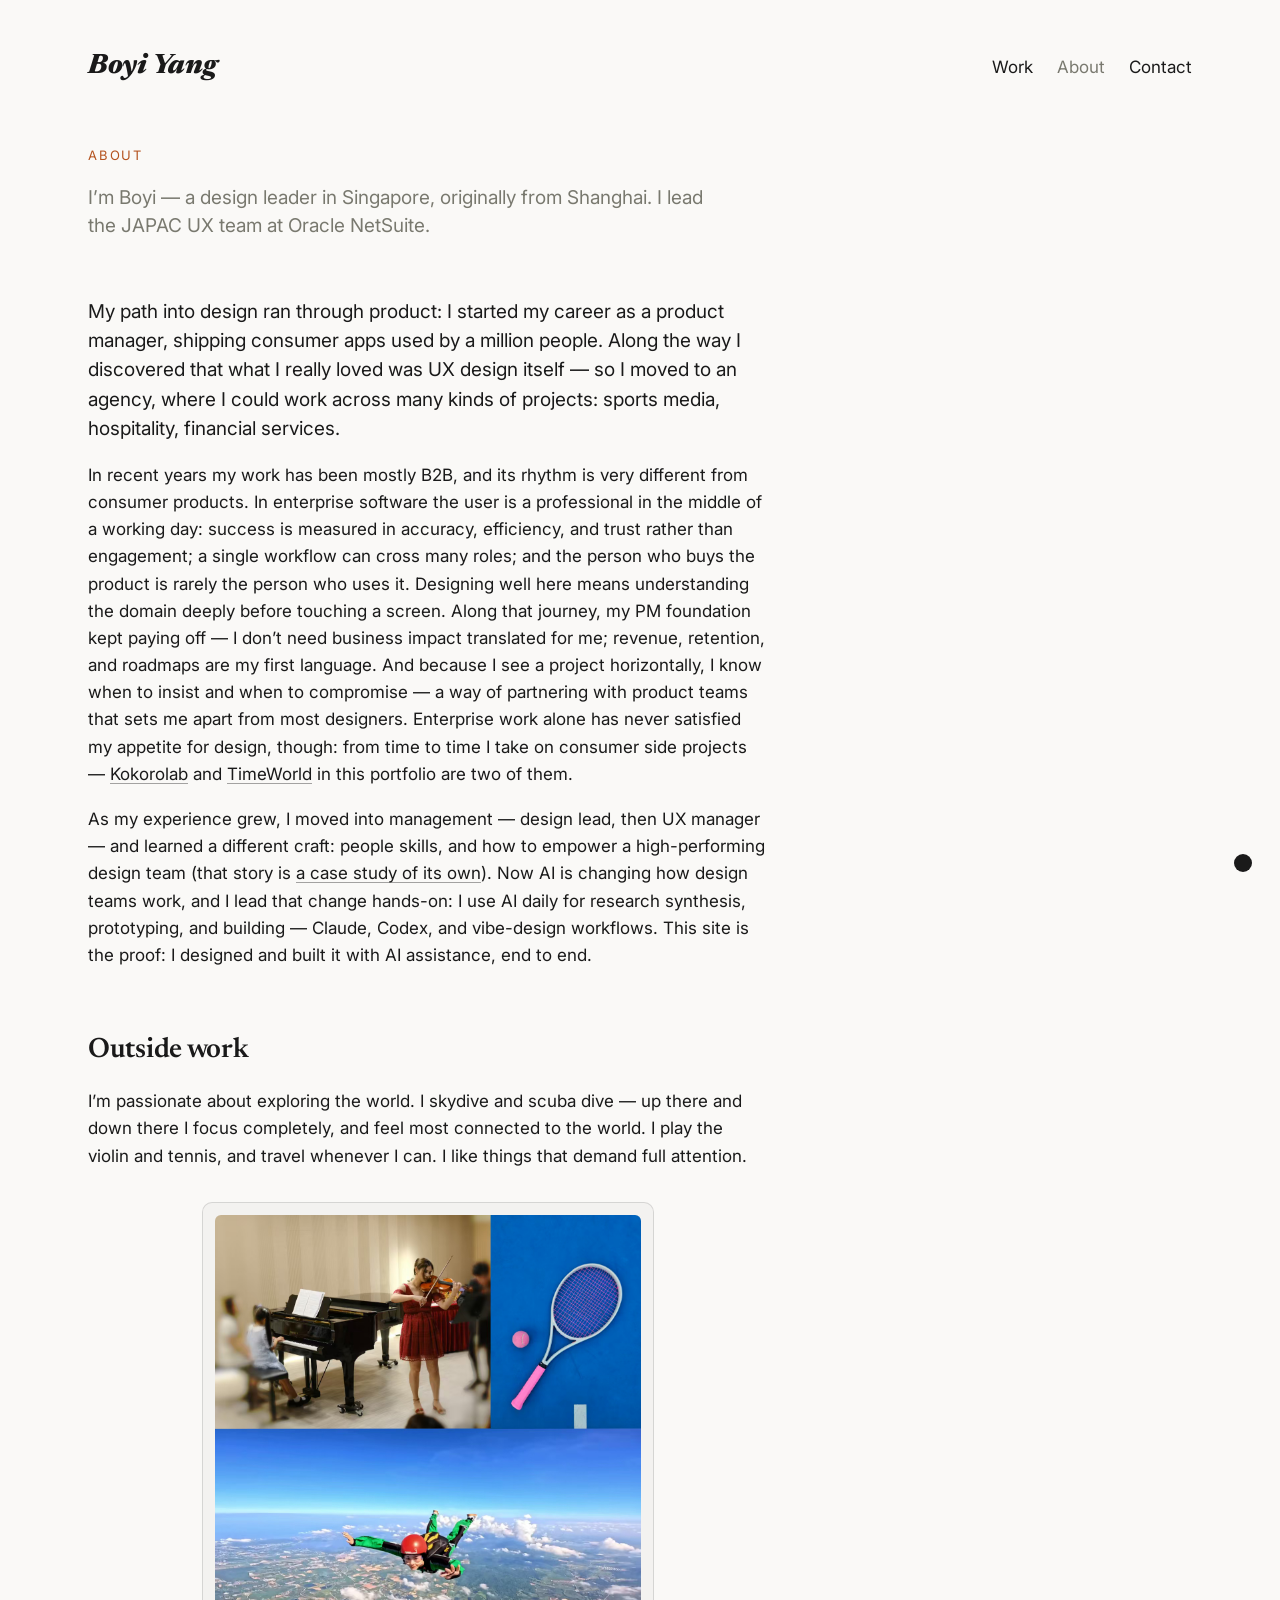
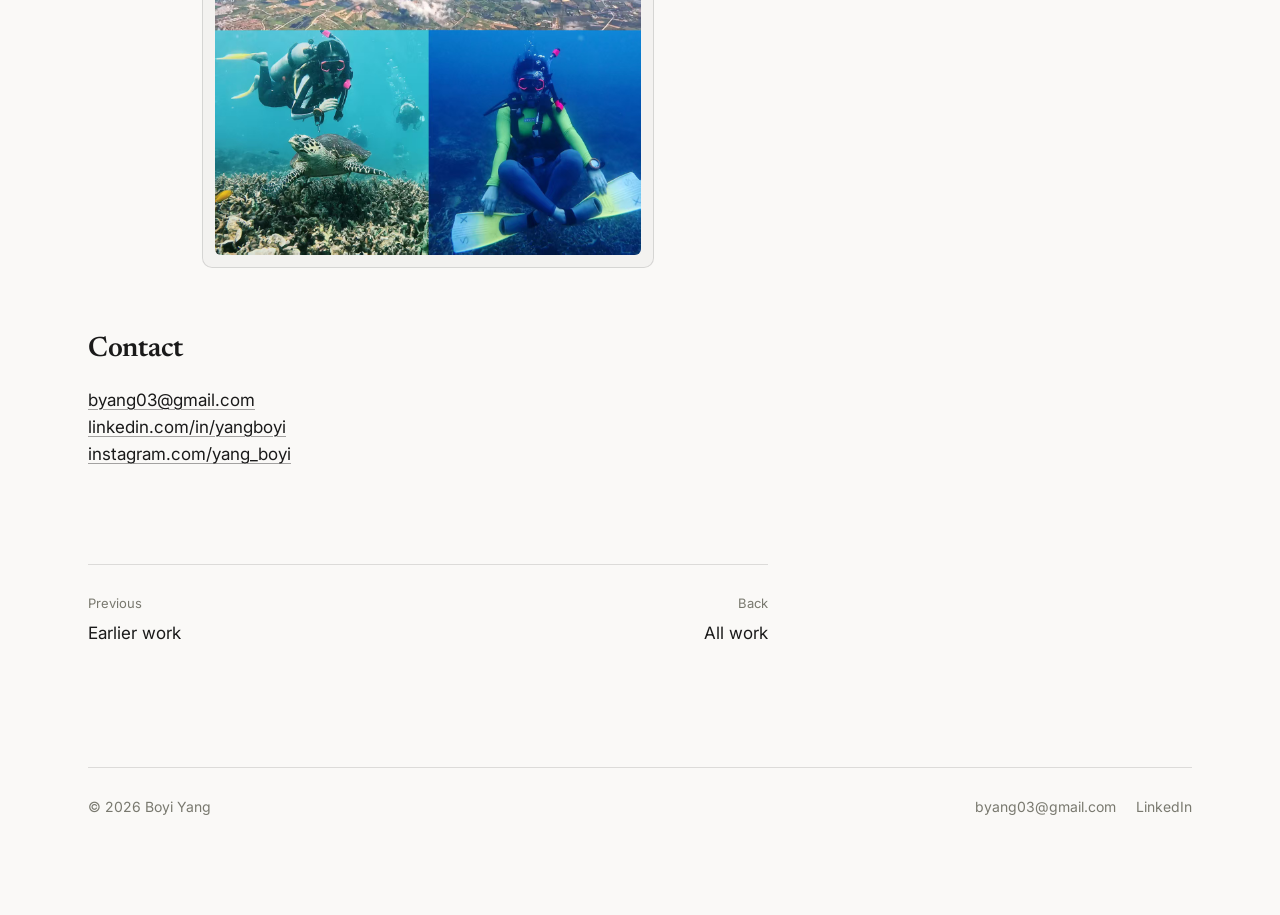
==== about.html @ 49f80185 "Build full portfolio site: 10 case studies, About, Earlier work Multi-page static site positioned as" ====
<!DOCTYPE html>
<html lang="en">
<head>
  <meta charset="UTF-8">
  <meta name="viewport" content="width=device-width, initial-scale=1.0">
  <title>About — Boyi Yang</title>
  <meta name="description" content="About Boyi Yang: product management → UX → design leadership — and how I use AI.">
  <link rel="preconnect" href="https://fonts.googleapis.com">
  <link rel="preconnect" href="https://fonts.gstatic.com" crossorigin>
  <link href="https://fonts.googleapis.com/css2?family=Newsreader:ital,opsz,wght@0,6..72,400..700;1,6..72,400..700&family=Inter:wght@400;500;600&display=swap" rel="stylesheet">
  <link rel="stylesheet" href="style.css">
  <script>
    (function () {
      const saved = localStorage.getItem('theme');
      if (saved) document.documentElement.dataset.theme = saved;
    })();
  </script>
</head>
<body>
  <main>
    <header class="site-header compact">
      <p class="logotype-small"><a href="index.html">Boyi Yang</a></p>
      <nav class="site-nav" aria-label="Site">
        <div class="nav-group">
          <a href="index.html#work">Work</a>
          <a href="about.html" aria-current="page">About</a>
          <a href="about.html#contact">Contact</a>
        </div>
      </nav>
    </header>

    <div class="case-head">
      <p class="eyebrow">About</p>
      <p class="sub">I&rsquo;m Boyi — a design leader in Singapore, originally from
      Shanghai. I lead the JAPAC UX team at Oracle NetSuite.</p>
    </div>

    <article class="prose">
      <p class="lead">My path into design ran through product: I started
      my career as a product manager, shipping consumer apps used by a
      million people. Along the way I discovered that what I really loved
      was UX design itself — so I moved to an agency, where I could work
      across many kinds of projects: sports media, hospitality, financial
      services.</p>

      <p>In recent years my work has been mostly B2B, and its rhythm is
      very different from consumer products. In enterprise software the
      user is a professional in the middle of a working day: success is
      measured in accuracy, efficiency, and trust rather than engagement;
      a single workflow can cross many roles; and the person who buys the
      product is rarely the person who uses it. Designing well here means
      understanding the domain deeply before touching a screen. Along that
      journey, my PM foundation kept paying off — I don&rsquo;t need business
      impact translated for me; revenue, retention, and roadmaps are my
      first language. And because I see a project horizontally, I know
      when to insist and when to compromise — a way of partnering with
      product teams that sets me apart from most designers. Enterprise
      work alone has never satisfied my appetite for design, though:
      from time to time I take on consumer side projects —
      <a href="case-kokorolab.html">Kokorolab</a> and
      <a href="case-timeworld.html">TimeWorld</a> in this portfolio are
      two of them.</p>

      <p>As my experience grew, I moved into management — design lead,
      then UX manager — and learned a different craft: people skills, and
      how to empower a high-performing design team (that story is
      <a href="case-team.html">a case study of its own</a>). Now AI is
      changing how design teams work, and I lead that change hands-on: I
      use AI daily for research synthesis, prototyping, and building —
      Claude, Codex, and vibe-design workflows. This site is the proof: I
      designed and built it with AI assistance, end to end.</p>

      <h2>Outside work</h2>
      <p>I&rsquo;m passionate about exploring the world. I skydive and scuba
      dive — up there and down there I focus completely, and feel most
      connected to the world. I play the violin and tennis, and travel
      whenever I can. I like things that demand full attention.</p>

      <div class="figure portrait zoom">
        <img src="media/Aboutme.jpg" alt="A collage of Boyi's life outside work: performing on the violin at a recital, a tennis racket on a court, skydiving high above the coastline, and scuba diving — once alongside a sea turtle over a coral reef.">
      </div>

      <h2 id="contact">Contact</h2>
      <p>
        <a href="mailto:byang03@gmail.com">byang03@gmail.com</a><br>
        <a href="https://www.linkedin.com/in/yangboyi/" target="_blank" rel="noopener">linkedin.com/in/yangboyi</a><br>
        <a href="https://www.instagram.com/yang_boyi" target="_blank" rel="noopener">instagram.com/yang_boyi</a>
      </p>
    </article>

    <nav class="case-nav" aria-label="Site">
      <a href="earlier-work.html"><span class="dir">Previous</span>Earlier work</a>
      <a class="next" href="index.html#work"><span class="dir">Back</span>All work</a>
    </nav>

    <footer class="site-footer">
      <p>© <span id="year"></span> Boyi Yang</p>
      <div class="foot-links">
        <a href="mailto:byang03@gmail.com">byang03@gmail.com</a>
        <a href="https://www.linkedin.com/in/yangboyi/" target="_blank" rel="noopener">LinkedIn</a>
      </div>
    </footer>
  </main>

  <button class="theme-toggle" aria-label="Toggle dark mode" title="Toggle theme"></button>
  <script src="script.js"></script>
</body>
</html>
---- style.css ----
/* ---------- Theme tokens ---------- */
:root {
  --bg: #faf9f7;
  --fg: #1a1a1a;
  --fg-muted: #79796f;
  --rule: rgba(0, 0, 0, 0.35);
  --rule-faint: rgba(0, 0, 0, 0.12);
  --card: rgba(0, 0, 0, 0.028);
  --accent: #b4531f;
  --font-display: "Newsreader", "Georgia", serif;
  --font-body: "Inter", -apple-system, "Helvetica Neue", sans-serif;
}

@media (prefers-color-scheme: dark) {
  :root {
    --bg: #0d0d0f;
    --fg: #f2f2f0;
    --fg-muted: #8c8c94;
    --rule: rgba(255, 255, 255, 0.45);
    --rule-faint: rgba(255, 255, 255, 0.14);
    --card: rgba(255, 255, 255, 0.045);
    --accent: #e08a55;
  }
}

:root[data-theme="light"] {
  --bg: #faf9f7;
  --fg: #1a1a1a;
  --fg-muted: #79796f;
  --rule: rgba(0, 0, 0, 0.35);
  --rule-faint: rgba(0, 0, 0, 0.12);
  --card: rgba(0, 0, 0, 0.028);
  --accent: #b4531f;
}

:root[data-theme="dark"] {
  --bg: #0d0d0f;
  --fg: #f2f2f0;
  --fg-muted: #8c8c94;
  --rule: rgba(255, 255, 255, 0.45);
  --rule-faint: rgba(255, 255, 255, 0.14);
  --card: rgba(255, 255, 255, 0.045);
  --accent: #e08a55;
}

/* ---------- Base ---------- */
* { margin: 0; padding: 0; box-sizing: border-box; }

html { scroll-behavior: smooth; }

body {
  background: var(--bg);
  color: var(--fg);
  font-family: var(--font-body);
  font-size: 17px;
  line-height: 1.6;
  transition: background 0.35s ease, color 0.35s ease;
  -webkit-font-smoothing: antialiased;
}

main {
  max-width: 1200px;
  margin: 0 auto;
  padding: 44px 48px 96px;
}

a {
  color: inherit;
  text-decoration: underline;
  text-decoration-color: var(--rule);
  text-underline-offset: 3px;
  text-decoration-thickness: 1px;
  transition: text-decoration-color 0.2s ease, color 0.2s ease;
}

a:hover { text-decoration-color: currentColor; }

::selection { background: var(--accent); color: var(--bg); }

/* ---------- Header ---------- */
.site-header {
  display: flex;
  justify-content: space-between;
  align-items: flex-start;
  margin-bottom: 72px;
}

.logotype {
  font-family: var(--font-display);
  font-weight: 800;
  font-style: italic;
  font-size: clamp(48px, 8vw, 96px);
  line-height: 1;
  letter-spacing: -0.02em;
}

.logotype a, .logotype-small a { text-decoration: none; }

/* compact header for inner pages */
.site-header.compact { margin-bottom: 56px; align-items: baseline; }

.logotype-small {
  font-family: var(--font-display);
  font-weight: 800;
  font-style: italic;
  font-size: 28px;
  letter-spacing: -0.01em;
}

.site-nav {
  display: flex;
  flex-direction: column;
  gap: 28px;
  text-align: right;
  padding-top: 10px;
  flex-shrink: 0;
}

.site-header.compact .site-nav { flex-direction: row; gap: 24px; padding-top: 0; }

.site-nav .nav-group {
  display: flex;
  flex-direction: column;
  gap: 4px;
}

.site-header.compact .site-nav .nav-group { flex-direction: row; gap: 24px; }

.site-nav a { text-decoration: none; }
.site-nav a:hover { text-decoration: underline; text-underline-offset: 3px; }
.site-nav a[aria-current="page"] { color: var(--fg-muted); }

/* ---------- Home: hero ---------- */
.hero { max-width: 720px; margin-bottom: 40px; }

.hero-kicker {
  color: var(--fg-muted);
  margin-bottom: 20px;
  font-size: 15px;
}

.hero h2 {
  font-family: var(--font-display);
  font-weight: 500;
  font-size: clamp(28px, 4.2vw, 44px);
  line-height: 1.18;
  letter-spacing: -0.015em;
  margin-bottom: 24px;
}

.hero p { max-width: 620px; color: var(--fg); }

/* ---------- Proof strip ---------- */
.proof {
  display: flex;
  flex-wrap: wrap;
  gap: 8px 0;
  margin: 40px 0 88px;
  padding: 14px 0;
  border-top: 1px solid var(--rule-faint);
  border-bottom: 1px solid var(--rule-faint);
  color: var(--fg-muted);
  font-size: 14.5px;
}

.proof span { white-space: nowrap; }

.proof span + span::before {
  content: "\00B7";
  margin: 0 12px;
  color: var(--rule);
}

/* ---------- Case cards ---------- */
.cases {
  display: flex;
  flex-direction: column;
  gap: 0;
  max-width: 760px;
}

.section-label {
  font-size: 13px;
  letter-spacing: 0.14em;
  text-transform: uppercase;
  color: var(--fg-muted);
  margin-bottom: 28px;
}

.case-card {
  display: grid;
  grid-template-columns: 1fr 224px;
  gap: 40px;
  align-items: center;
  padding: 36px 0 40px;
  border-top: 1px solid var(--rule-faint);
  text-decoration: none;
}

.case-card .card-thumb {
  width: 100%;
  height: 172px;
  object-fit: cover;
  object-position: center top;
  border-radius: 8px;
  border: 1px solid var(--rule-faint);
  background: var(--card);
}

/* Video thumbs: zoom in slightly to hide edges baked into the recording.
   White background so load/loop gaps flash white (matching the recording), not card-dark. */
.case-card .thumb-video { display: block; overflow: hidden; background: #fff; }

.case-card .thumb-video video {
  display: block;
  width: 108%;
  height: 108%;
  margin: -2% 0 0 -4%;
  object-fit: cover;
  pointer-events: none; /* clicks fall through to the card link */
}

.case-card:last-of-type { border-bottom: 1px solid var(--rule-faint); }

.case-card .num {
  font-family: var(--font-display);
  font-style: italic;
  font-weight: 600;
  color: var(--accent);
  font-size: 15px;
  display: block;
  margin-bottom: 12px;
}

.case-card h3 {
  font-family: var(--font-display);
  font-weight: 600;
  font-size: clamp(24px, 3vw, 32px);
  line-height: 1.2;
  letter-spacing: -0.01em;
  margin-bottom: 12px;
  transition: color 0.2s ease;
}

.case-card:hover h3 { color: var(--accent); }

.case-card p { max-width: 640px; margin-bottom: 14px; }

/* Tag pills — controlled vocabulary across the site */
.tags { display: flex; flex-wrap: wrap; gap: 8px; }

.tags span {
  font-size: 12.5px;
  color: var(--fg-muted);
  border: 1px solid var(--rule-faint);
  border-radius: 999px;
  padding: 3px 11px;
  white-space: nowrap;
}

.case-card .tags { margin-top: 2px; }
.case-head .tags { margin-top: 20px; }

/* ---------- More link rows (home) ---------- */
.more {
  max-width: 760px;
  margin-top: 72px;
}

.more .row {
  display: flex;
  justify-content: space-between;
  align-items: baseline;
  gap: 24px;
  padding: 20px 0;
  border-top: 1px solid var(--rule-faint);
}

.more .row:last-child { border-bottom: 1px solid var(--rule-faint); }

.more .row h3 { font-size: 17px; font-weight: 600; }
.more .row p { color: var(--fg-muted); font-size: 15px; text-align: right; }

/* ---------- Case study pages ---------- */
.case-head { max-width: 720px; margin-bottom: 56px; }

.eyebrow {
  font-size: 13px;
  letter-spacing: 0.14em;
  text-transform: uppercase;
  color: var(--accent);
  margin-bottom: 18px;
}

.case-head h1 {
  font-family: var(--font-display);
  font-weight: 600;
  font-size: clamp(34px, 5vw, 54px);
  line-height: 1.12;
  letter-spacing: -0.015em;
  margin-bottom: 16px;
}

.case-head .sub {
  font-size: 19px;
  color: var(--fg-muted);
  line-height: 1.5;
  max-width: 640px;
}

.nda-note {
  font-size: 13.5px;
  color: var(--fg-muted);
  margin-top: 20px;
  font-style: italic;
}

/* TL;DR block */
.tldr {
  max-width: 720px;
  background: var(--card);
  border-left: 3px solid var(--accent);
  padding: 24px 28px;
  margin-bottom: 72px;
  border-radius: 0 8px 8px 0;
}

.tldr dl {
  display: grid;
  grid-template-columns: 92px 1fr;
  gap: 10px 20px;
  font-size: 15.5px;
}

.tldr dt {
  color: var(--fg-muted);
  font-size: 13px;
  letter-spacing: 0.08em;
  text-transform: uppercase;
  padding-top: 2px;
}

.tldr dd { margin: 0; }

/* Prose */
.prose { max-width: 680px; }

.prose h2 {
  font-family: var(--font-display);
  font-weight: 600;
  font-size: 28px;
  line-height: 1.25;
  letter-spacing: -0.01em;
  margin: 64px 0 20px;
}

.prose .sec-label {
  font-size: 13px;
  letter-spacing: 0.14em;
  text-transform: uppercase;
  color: var(--accent);
  margin: 64px 0 10px;
}

.prose .sec-label + h2 { margin-top: 0; }

.prose h3 {
  font-size: 17px;
  font-weight: 600;
  margin: 36px 0 12px;
}

.prose p { margin-bottom: 18px; }

.prose ul, .prose ol { margin: 0 0 18px 22px; }
.prose li { margin-bottom: 10px; }
.prose li::marker { color: var(--accent); }

.prose strong { font-weight: 600; }

.prose .lead {
  font-size: 19px;
  line-height: 1.55;
}

/* Figures (diagrams, boards) */
.figure {
  margin: 32px 0;
  padding: 12px;
  border: 1px solid var(--rule-faint);
  border-radius: 10px;
  background: var(--card);
  overflow-x: auto;
}

.figure .figcap { padding: 0 8px 4px; }

.figure svg { display: block; min-width: 860px; width: 100%; height: auto; }

.figure img {
  display: block;
  min-width: 860px;
  width: 100%;
  height: auto;
  border-radius: 6px;
}

.figure video {
  display: block;
  width: 100%;
  height: auto;
  border-radius: 6px;
  background: #000;
  pointer-events: none; /* behaves like a live photo: no click, no scrub, no fullscreen */
}

/* Zoomable figures: cropped preview, click to open full size */
.figure.zoom img {
  min-width: 0;
  max-height: 520px;
  object-fit: cover;
  object-position: top;
  cursor: zoom-in;
}

/* Portrait figures: show the whole image, no crop, centered */
.figure.portrait {
  width: fit-content;
  max-width: 100%;
  margin-inline: auto;
}

.figure.portrait img {
  min-width: 0;
  width: auto;
  max-width: 100%;
  max-height: 640px;
  object-fit: contain;
  margin: 0 auto;
}

/* Lightbox overlay */
.lightbox {
  position: fixed;
  inset: 0;
  z-index: 100;
  background: rgba(12, 11, 10, 0.92);
  overflow: auto;
  padding: 40px 24px;
  cursor: zoom-out;
}

.lightbox img {
  display: block;
  margin: 0 auto;
  max-width: min(1280px, 100%);
  width: 100%;
  height: auto;
  border-radius: 8px;
}

.figcap {
  font-size: 13.5px;
  color: var(--fg-muted);
  margin-top: 14px;
}

/* Pull quote */
.pullquote {
  margin: 40px 0;
  padding-left: 24px;
  border-left: 2px solid var(--accent);
}

.pullquote p {
  font-family: var(--font-display);
  font-size: 21px;
  line-height: 1.45;
  font-weight: 450;
  margin-bottom: 8px;
}

.pullquote cite {
  font-style: normal;
  font-size: 14px;
  color: var(--fg-muted);
}

/* Outcome list */
.outcomes { margin: 24px 0; }
.outcomes li { margin-bottom: 12px; }

/* Numbered steps */
.steps { counter-reset: step; list-style: none; margin-left: 0 !important; }

.steps > li {
  counter-increment: step;
  position: relative;
  padding-left: 44px;
  margin-bottom: 22px;
}

.steps > li::before {
  content: counter(step);
  position: absolute;
  left: 0;
  top: 1px;
  font-family: var(--font-display);
  font-style: italic;
  font-weight: 600;
  font-size: 19px;
  color: var(--accent);
}

/* Case prev/next nav */
.case-nav {
  max-width: 680px;
  margin-top: 96px;
  padding-top: 28px;
  border-top: 1px solid var(--rule-faint);
  display: flex;
  justify-content: space-between;
  gap: 24px;
}

.case-nav a { text-decoration: none; }
.case-nav a:hover { color: var(--accent); }
.case-nav .dir { display: block; font-size: 13px; color: var(--fg-muted); margin-bottom: 6px; }
.case-nav .next { text-align: right; }

/* ---------- Earlier work ---------- */
.earlier-list { max-width: 720px; }

.earlier-list .item {
  padding: 28px 0;
  border-top: 1px solid var(--rule-faint);
}

.earlier-list .item:last-child { border-bottom: 1px solid var(--rule-faint); }

.earlier-list h3 { font-size: 18px; font-weight: 600; margin-bottom: 8px; }
.earlier-list h3 .metric { color: var(--accent); font-weight: 600; }
.earlier-list p { color: var(--fg); max-width: 620px; }
.earlier-list .meta { color: var(--fg-muted); font-size: 14px; margin-top: 8px; }

/* ---------- About ---------- */
.principles { list-style: none; margin: 0 0 18px 0 !important; }

.principles li {
  padding: 18px 0;
  border-top: 1px solid var(--rule-faint);
  margin-bottom: 0;
}

.principles li:last-child { border-bottom: 1px solid var(--rule-faint); }

.principles .p-title {
  font-family: var(--font-display);
  font-weight: 600;
  font-size: 19px;
  display: block;
  margin-bottom: 6px;
}

/* ---------- Footer ---------- */
.site-footer {
  margin-top: 120px;
  padding-top: 28px;
  border-top: 1px solid var(--rule-faint);
  display: flex;
  justify-content: space-between;
  align-items: baseline;
  gap: 24px;
  color: var(--fg-muted);
  font-size: 14px;
}

.site-footer .foot-links { display: flex; gap: 20px; }
.site-footer a { text-decoration: none; }
.site-footer a:hover { text-decoration: underline; }

/* ---------- Theme toggle ---------- */
.theme-toggle {
  position: fixed;
  right: 28px;
  bottom: 28px;
  width: 18px;
  height: 18px;
  border-radius: 50%;
  border: none;
  background: var(--fg);
  cursor: pointer;
  transition: transform 0.2s ease, background 0.35s ease;
}

.theme-toggle:hover { transform: scale(1.25); }

/* ---------- Mobile ---------- */
@media (max-width: 720px) {
  main { padding: 28px 22px 80px; }

  .site-header {
    flex-direction: column;
    gap: 28px;
    margin-bottom: 48px;
  }

  .site-header.compact { gap: 16px; margin-bottom: 40px; }

  .site-nav {
    flex-direction: row;
    gap: 20px;
    text-align: left;
    padding-top: 0;
  }

  .site-nav .nav-group { flex-direction: row; gap: 16px; flex-wrap: wrap; }

  .proof { margin: 32px 0 64px; }
  .proof span + span::before { margin: 0 8px; }

  .tldr dl { grid-template-columns: 1fr; gap: 2px; }
  .tldr dt { margin-top: 12px; }
  .tldr dt:first-child { margin-top: 0; }

  .case-card { grid-template-columns: 1fr; gap: 18px; }
  .case-card .card-thumb { height: 190px; object-position: center top; }

  .more .row { flex-direction: column; gap: 4px; }
  .more .row p { text-align: left; }

  .site-footer { flex-direction: column; gap: 12px; }
}
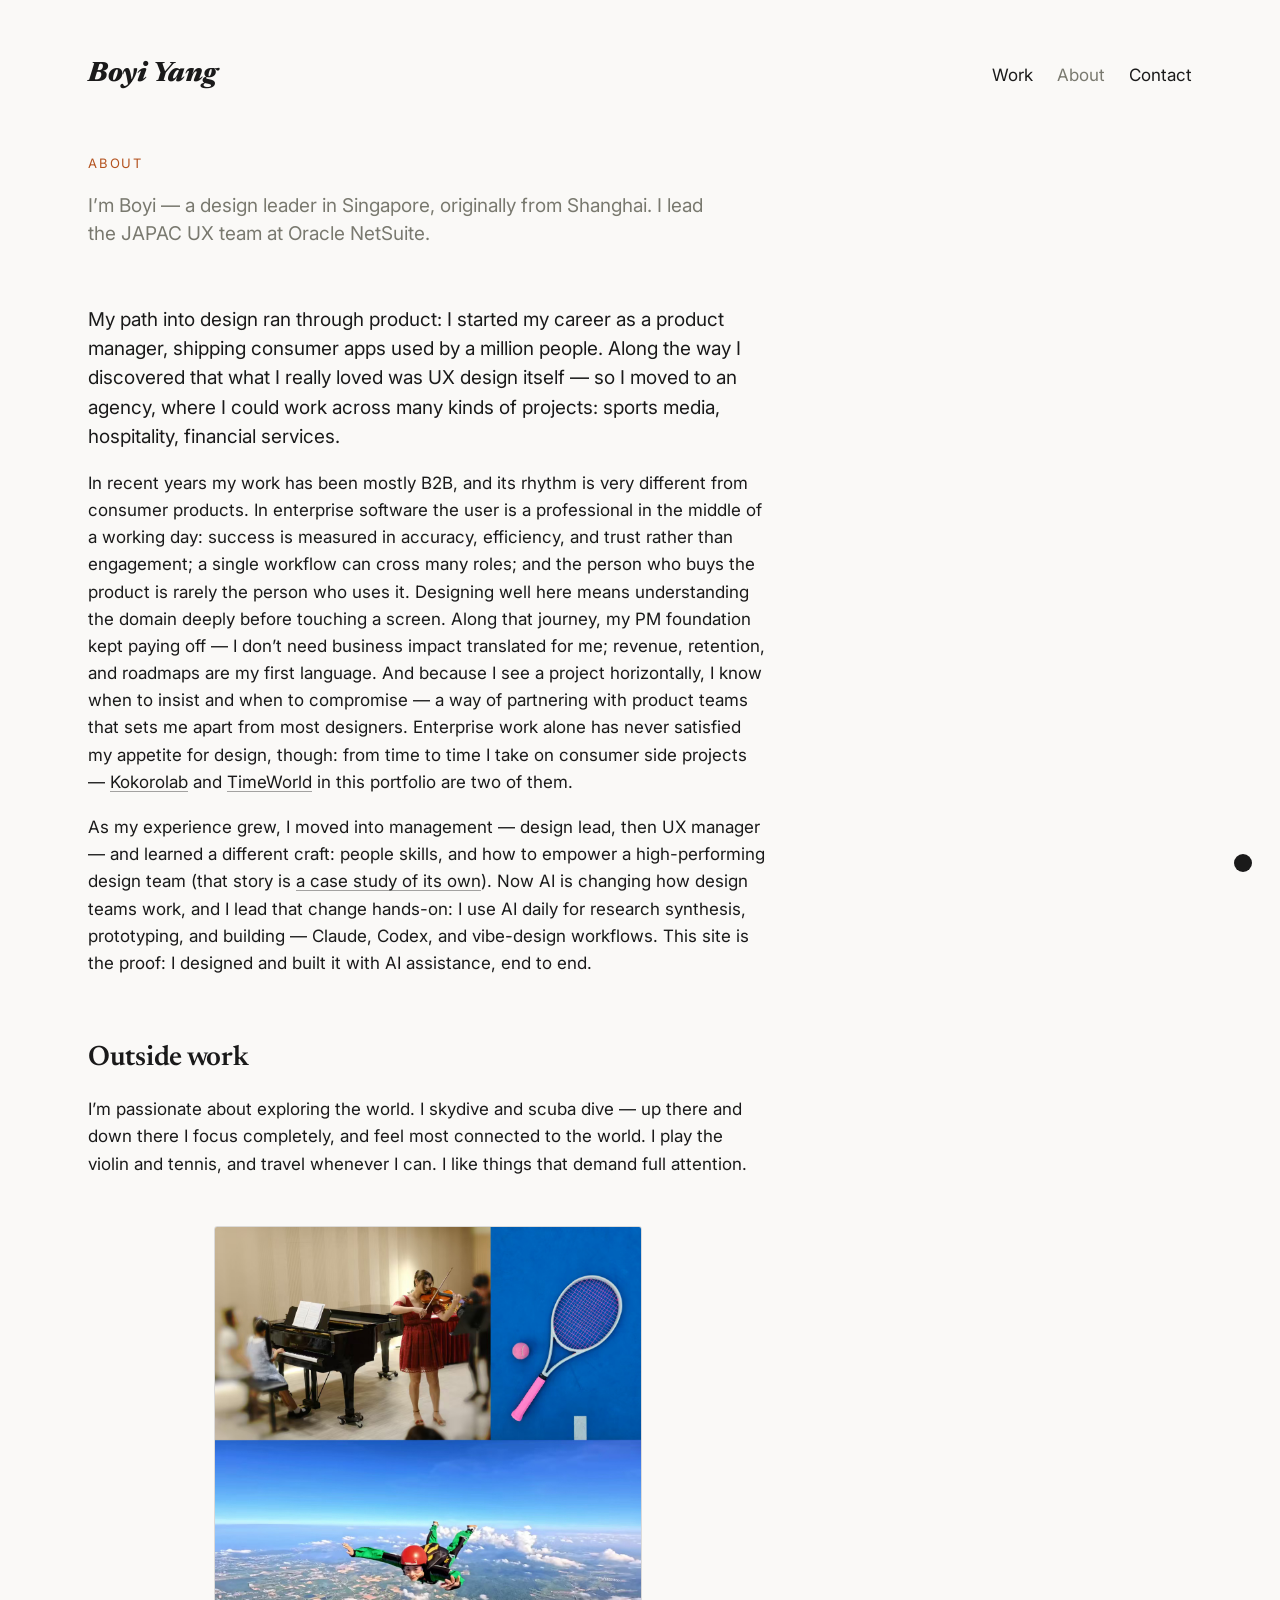
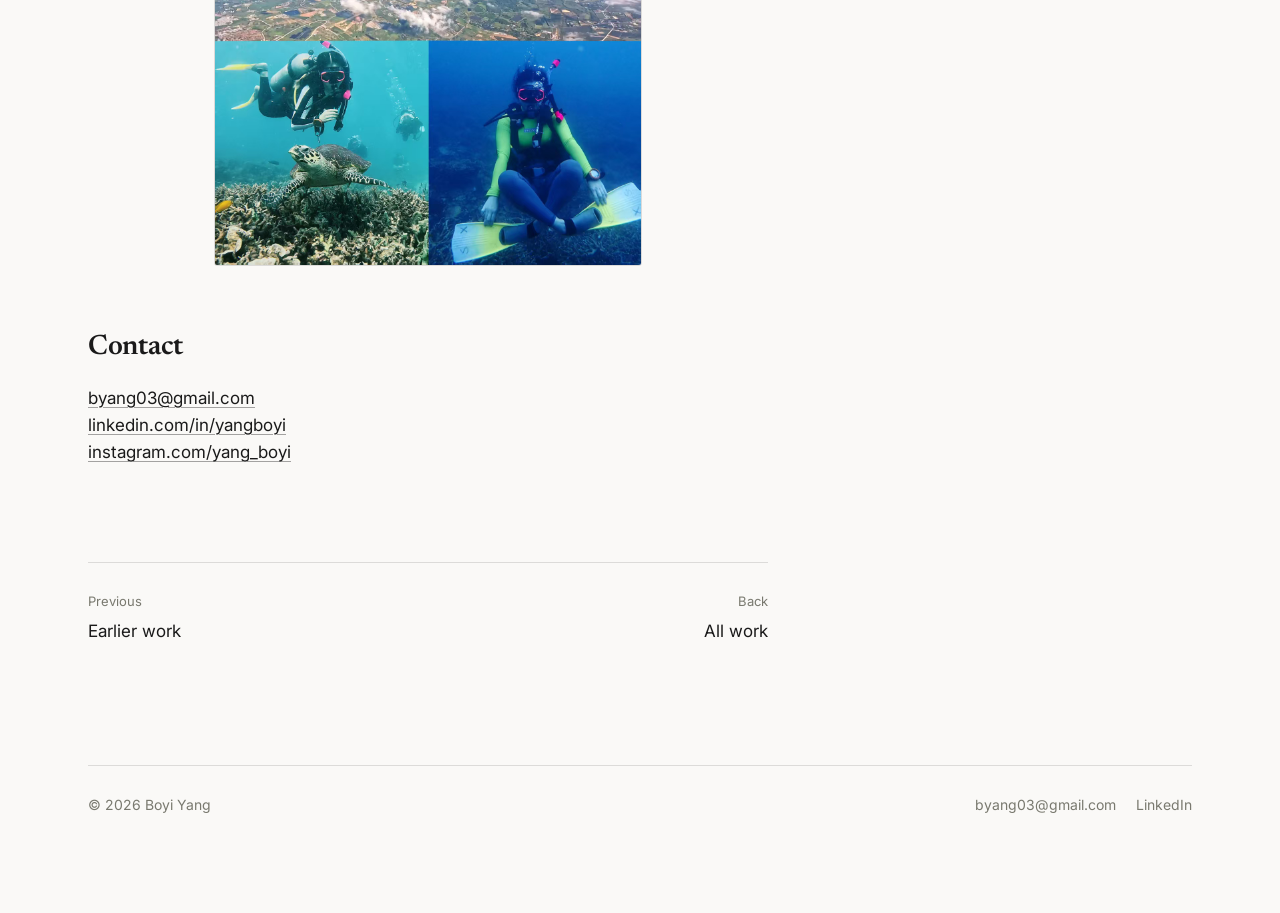
==== commit 4162a0d3: "Japan & BPI case studies: rewrites, charts, new thumbnails; craft + a11y polish - Japan Invoice Summ" ====
--- a/about.html
+++ b/about.html
@@ -8,7 +8,7 @@
   <link rel="preconnect" href="https://fonts.googleapis.com">
   <link rel="preconnect" href="https://fonts.gstatic.com" crossorigin>
   <link href="https://fonts.googleapis.com/css2?family=Newsreader:ital,opsz,wght@0,6..72,400..700;1,6..72,400..700&family=Inter:wght@400;500;600&display=swap" rel="stylesheet">
-  <link rel="stylesheet" href="style.css">
+  <link rel="stylesheet" href="style.css?v=20260930k">
   <script>
     (function () {
       const saved = localStorage.getItem('theme');
@@ -103,6 +103,6 @@
   </main>
 
   <button class="theme-toggle" aria-label="Toggle dark mode" title="Toggle theme"></button>
-  <script src="script.js"></script>
+  <script src="script.js?v=20260930k"></script>
 </body>
 </html>
--- a/style.css
+++ b/style.css
@@ -7,6 +7,7 @@
   --rule-faint: rgba(0, 0, 0, 0.12);
   --card: rgba(0, 0, 0, 0.028);
   --accent: #b4531f;
+  --on-accent: #ffffff; /* white on #b4531f = 5.82:1, passes AA */
   --font-display: "Newsreader", "Georgia", serif;
   --font-body: "Inter", -apple-system, "Helvetica Neue", sans-serif;
 }
@@ -20,6 +21,7 @@
     --rule-faint: rgba(255, 255, 255, 0.14);
     --card: rgba(255, 255, 255, 0.045);
     --accent: #e08a55;
+    --on-accent: #141414;
   }
 }
 
@@ -31,9 +33,11 @@
   --rule-faint: rgba(0, 0, 0, 0.12);
   --card: rgba(0, 0, 0, 0.028);
   --accent: #b4531f;
+  --on-accent: #ffffff;
 }
 
 :root[data-theme="dark"] {
+  --on-accent: #141414;
   --bg: #0d0d0f;
   --fg: #f2f2f0;
   --fg-muted: #8c8c94;
@@ -61,7 +65,7 @@
 main {
   max-width: 1200px;
   margin: 0 auto;
-  padding: 44px 48px 96px;
+  padding: 52px 48px 96px;
 }
 
 a {
@@ -82,14 +86,14 @@
   display: flex;
   justify-content: space-between;
   align-items: flex-start;
-  margin-bottom: 72px;
+  margin-bottom: 44px;
 }
 
 .logotype {
   font-family: var(--font-display);
   font-weight: 800;
   font-style: italic;
-  font-size: clamp(48px, 8vw, 96px);
+  font-size: clamp(40px, 6vw, 60px);
   line-height: 1;
   letter-spacing: -0.02em;
 }
@@ -131,34 +135,40 @@
 .site-nav a[aria-current="page"] { color: var(--fg-muted); }
 
 /* ---------- Home: hero ---------- */
-.hero { max-width: 720px; margin-bottom: 40px; }
+.hero { max-width: 760px; margin-bottom: 64px; }
+
+.hero-lead {
+  font-family: var(--font-display);
+  font-size: clamp(21px, 2.1vw, 26px);
+  line-height: 1.5;
+  color: var(--fg);
+}
 
 .hero-kicker {
   color: var(--fg-muted);
-  margin-bottom: 20px;
+  margin-bottom: 12px;
   font-size: 15px;
 }
 
 .hero h2 {
   font-family: var(--font-display);
   font-weight: 500;
-  font-size: clamp(28px, 4.2vw, 44px);
+  font-size: clamp(26px, 3.6vw, 38px);
   line-height: 1.18;
   letter-spacing: -0.015em;
-  margin-bottom: 24px;
-}
-
-.hero p { max-width: 620px; color: var(--fg); }
+  margin-bottom: 14px;
+}
+
+.hero p { max-width: 700px; color: var(--fg); }
 
 /* ---------- Proof strip ---------- */
 .proof {
   display: flex;
   flex-wrap: wrap;
   gap: 8px 0;
-  margin: 40px 0 88px;
-  padding: 14px 0;
+  margin: 20px 0 44px;
+  padding: 12px 0;
   border-top: 1px solid var(--rule-faint);
-  border-bottom: 1px solid var(--rule-faint);
   color: var(--fg-muted);
   font-size: 14.5px;
 }
@@ -176,7 +186,7 @@
   display: flex;
   flex-direction: column;
   gap: 0;
-  max-width: 760px;
+  max-width: 1080px;
 }
 
 .section-label {
@@ -184,22 +194,22 @@
   letter-spacing: 0.14em;
   text-transform: uppercase;
   color: var(--fg-muted);
-  margin-bottom: 28px;
+  margin-bottom: 20px;
 }
 
 .case-card {
   display: grid;
-  grid-template-columns: 1fr 224px;
-  gap: 40px;
+  grid-template-columns: 1fr 320px;
+  gap: 56px;
   align-items: center;
-  padding: 36px 0 40px;
+  padding: 26px 0 30px;
   border-top: 1px solid var(--rule-faint);
   text-decoration: none;
 }
 
 .case-card .card-thumb {
   width: 100%;
-  height: 172px;
+  height: 220px;
   object-fit: cover;
   object-position: center top;
   border-radius: 8px;
@@ -263,7 +273,7 @@
 
 /* ---------- More link rows (home) ---------- */
 .more {
-  max-width: 760px;
+  max-width: 1080px;
   margin-top: 72px;
 }
 
@@ -383,17 +393,13 @@
   line-height: 1.55;
 }
 
-/* Figures (diagrams, boards) */
+/* Figures (diagrams, boards) — embedded directly in the article, no card frame */
 .figure {
-  margin: 32px 0;
-  padding: 12px;
-  border: 1px solid var(--rule-faint);
-  border-radius: 10px;
-  background: var(--card);
+  margin: 48px 0;
   overflow-x: auto;
 }
 
-.figure .figcap { padding: 0 8px 4px; }
+.figure .figcap { padding: 10px 0 0; }
 
 .figure svg { display: block; min-width: 860px; width: 100%; height: auto; }
 
@@ -402,7 +408,8 @@
   min-width: 860px;
   width: 100%;
   height: auto;
-  border-radius: 6px;
+  border: 1px solid var(--rule-faint);
+  border-radius: 3px;
 }
 
 .figure video {
@@ -414,13 +421,145 @@
   pointer-events: none; /* behaves like a live photo: no click, no scrub, no fullscreen */
 }
 
-/* Zoomable figures: cropped preview, click to open full size */
+/* Zoomable figures: show the whole image, click to open full size */
 .figure.zoom img {
   min-width: 0;
-  max-height: 520px;
-  object-fit: cover;
+  max-height: 760px;
+  object-fit: contain;
   object-position: top;
   cursor: zoom-in;
+}
+
+/* Wide figures: diagrams and boards that are unreadable inside the text column.
+   Breaks out to the content edge and drops the 860px min-width that would
+   otherwise force a horizontal scroll (and an ugly crop) in the prose column. */
+.figure.wide {
+  width: min(1104px, calc(100vw - 96px));
+  overflow-x: visible;
+}
+
+.figure.wide img {
+  min-width: 0;
+  width: 100%;
+  max-height: none;
+  height: auto;
+  object-fit: contain;
+  cursor: zoom-in;
+}
+
+/* Wide SVG diagrams scale to fit the content column instead of overflowing it. */
+.figure.wide svg {
+  min-width: 0;
+  width: 100%;
+  height: auto;
+}
+
+/* A near-square plot (e.g. a radar) shouldn't stretch the full column width. */
+.figure.radar svg {
+  min-width: 0;
+  width: 100%;
+  max-width: 560px;
+  height: auto;
+  margin-inline: auto;
+  display: block;
+}
+.figure.radar .figcap { text-align: center; }
+
+/* Numbered criteria list — compact, matches the prose rhythm */
+.prose ol.criteria {
+  margin: 20px 0;
+  padding-left: 1.4em;
+}
+.prose ol.criteria li {
+  margin: 6px 0;
+  padding-left: 0.3em;
+}
+
+/* An explicit process sequence, set apart from the prose */
+.prose p.sequence {
+  margin: 20px 0;
+  padding: 14px 18px;
+  background: var(--card);
+  border-left: 3px solid var(--accent);
+  border-radius: 3px;
+  font-weight: 500;
+  line-height: 1.7;
+}
+
+/* Diagram figures ship on a transparent canvas, so in light mode they carry no
+   frame and float straight on the page — no baked-in white box, no border. */
+.figure.diagram img {
+  border: 0;
+  border-radius: 0;
+  cursor: default;
+}
+/* In dark mode the diagram's fine connector labels are dark ink that would
+   vanish on the dark page, so the diagram sits on its own soft light panel. */
+@media (prefers-color-scheme: dark) {
+  :root:not([data-theme="light"]) .figure.diagram img {
+    background: #f4f2ee;
+    border-radius: 8px;
+    padding: 18px 22px;
+  }
+}
+:root[data-theme="dark"] .figure.diagram img {
+  background: #f4f2ee;
+  border-radius: 8px;
+  padding: 18px 22px;
+}
+
+/* Screen gallery — craft work shown at size, not as supporting evidence */
+.screens {
+  display: grid;
+  grid-template-columns: repeat(auto-fit, minmax(300px, 1fr));
+  gap: 20px;
+  margin: 32px 0;
+  /* break out of the reading column — craft needs room.
+     The prose column is left-aligned inside a wider container, so the
+     gallery simply extends right to the content edge. */
+  width: min(1104px, calc(100vw - 96px));
+}
+
+.screens figure { margin: 0; }
+/* Bare: the images already carry their own drop shadow and rounded corners,
+   so drop the CSS frame that would otherwise sit outside them. */
+.screens.bare img { border: 0; border-radius: 0; }
+/* Before/after pairs: always two per row, so each row reads across as a pair */
+.screens.pairs { grid-template-columns: repeat(2, minmax(0, 1fr)); row-gap: 34px; }
+.step-label {
+  margin: 40px 0 14px;
+  font-size: 13px;
+  letter-spacing: 0.08em;
+  text-transform: uppercase;
+  color: var(--fg-muted);
+}
+.screens.pairs .step-label { grid-column: 1 / -1; margin: 12px 0 -6px; }
+.screens.pairs .step-label:first-child { margin-top: 0; }
+/* Below ~1100px two columns squeeze each screenshot under ~380px, which is
+   too small to read a NetSuite screen. Give each one the full column instead —
+   before and after still sit next to each other, just stacked. */
+@media (max-width: 1100px) {
+  .screens.pairs { grid-template-columns: 1fr; }
+}
+
+.screens img {
+  display: block;
+  width: 100%;
+  height: auto;
+  border: 1px solid var(--rule-faint);
+  border-radius: 3px;
+  cursor: zoom-in;
+}
+
+.screens figcaption {
+  font-size: 13.5px;
+  color: var(--fg-muted);
+  padding: 10px 0 2px;
+  line-height: 1.45;
+}
+
+@media (max-width: 720px) {
+  .screens { grid-template-columns: 1fr; }
 }
 
 /* Portrait figures: show the whole image, no crop, centered */
@@ -437,6 +576,45 @@
   max-height: 640px;
   object-fit: contain;
   margin: 0 auto;
+}
+/* A document shown for shape, not for reading — keep it small */
+.figure.portrait.small img {
+  max-height: 260px;
+}
+.figure.portrait.small .figcap {
+  text-align: center;
+}
+
+/* Prose left, a stack of figures right — both columns start at the top, so
+   any leftover height falls at the end of the shorter one instead of being
+   split above and below it. */
+.split {
+  display: grid;
+  grid-template-columns: minmax(0, 680px) minmax(280px, 1fr);
+  gap: 48px;
+  align-items: start;
+  margin: 40px 0;
+  width: min(1104px, calc(100vw - 96px));
+}
+.split .split-text > :first-child { margin-top: 0; }
+.split .split-text > :last-child { margin-bottom: 0; }
+.split-figs {
+  display: grid;
+  gap: 32px;
+  align-content: start;
+}
+.split .figure { margin: 0; overflow-x: visible; }
+.split .figure.chart svg {
+  min-width: 0;
+  width: 100%;
+  max-width: 330px;
+  height: auto;
+  display: block;
+  margin-inline: auto;
+}
+@media (max-width: 900px) {
+  .split { grid-template-columns: 1fr; gap: 28px; }
+  .split-figs { gap: 28px; }
 }
 
 /* Lightbox overlay */
@@ -623,6 +801,9 @@
   .tldr dt { margin-top: 12px; }
   .tldr dt:first-child { margin-top: 0; }
 
+  .figure.wide { overflow-x: auto; }
+  .figure.wide svg { min-width: 700px; }
+
   .case-card { grid-template-columns: 1fr; gap: 18px; }
   .case-card .card-thumb { height: 190px; object-position: center top; }
 
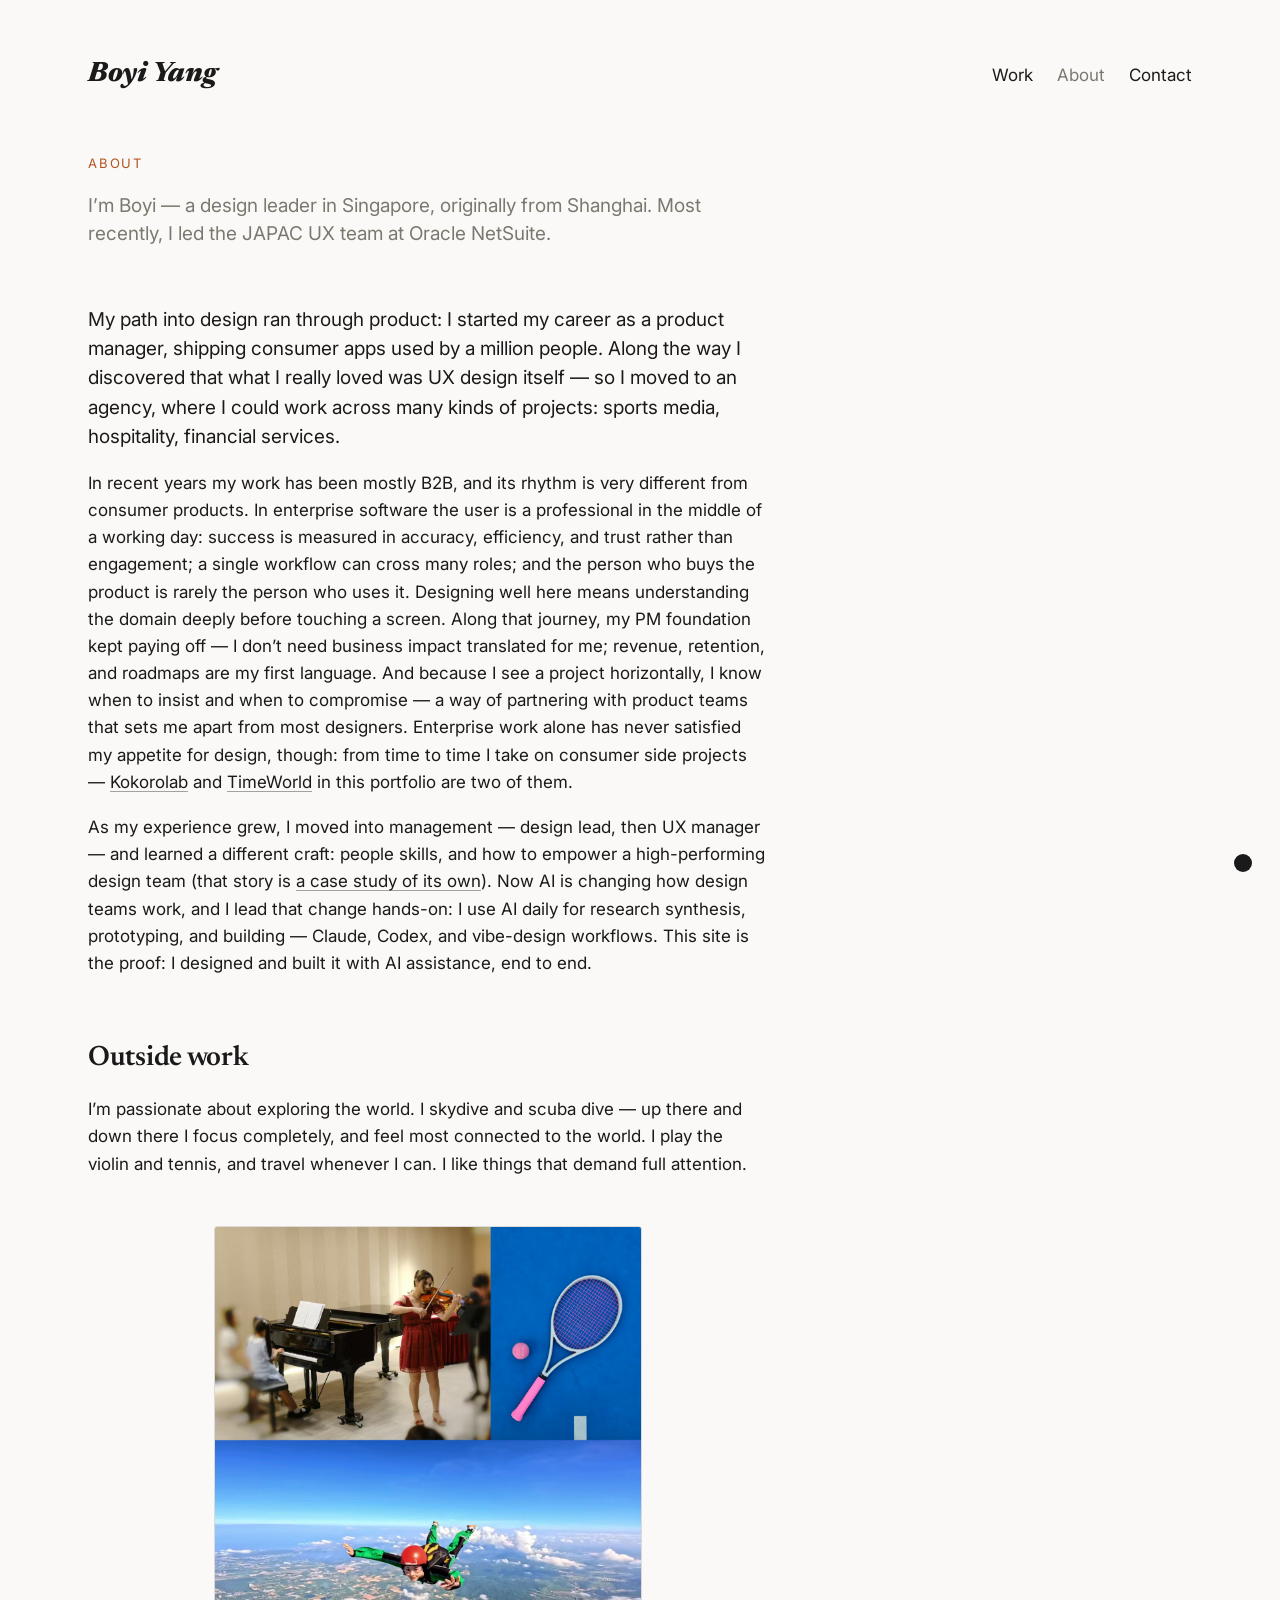
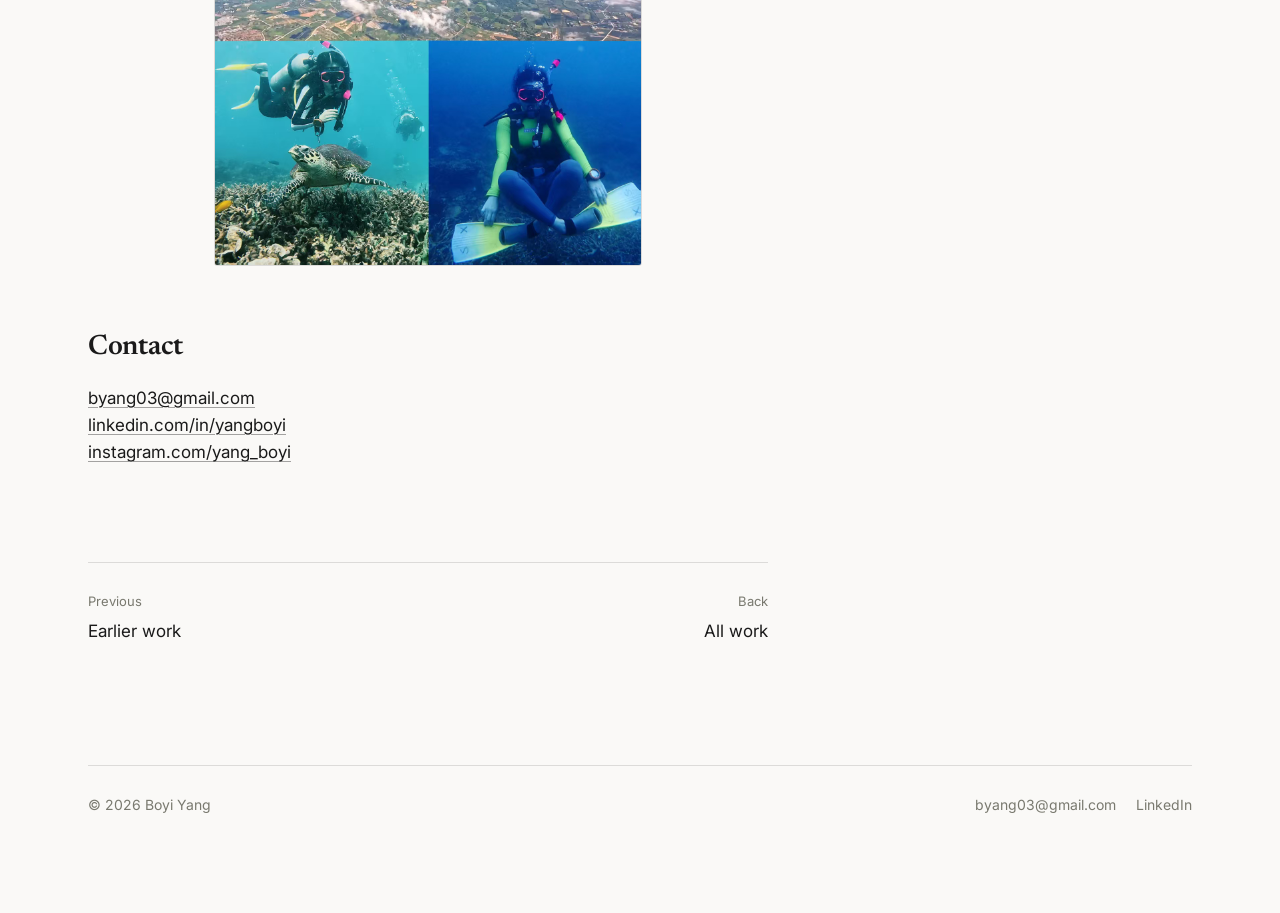
==== commit 46447b73: "Update role wording after leaving Oracle NetSuite Co-Authored-By: Claude Opus 5.5 <noreply@anthropic" ====
--- a/about.html
+++ b/about.html
@@ -8,7 +8,7 @@
   <link rel="preconnect" href="https://fonts.googleapis.com">
   <link rel="preconnect" href="https://fonts.gstatic.com" crossorigin>
   <link href="https://fonts.googleapis.com/css2?family=Newsreader:ital,opsz,wght@0,6..72,400..700;1,6..72,400..700&family=Inter:wght@400;500;600&display=swap" rel="stylesheet">
-  <link rel="stylesheet" href="style.css?v=20260930k">
+  <link rel="stylesheet" href="style.css?v=20261101a">
   <script>
     (function () {
       const saved = localStorage.getItem('theme');
@@ -32,7 +32,7 @@
     <div class="case-head">
       <p class="eyebrow">About</p>
       <p class="sub">I&rsquo;m Boyi — a design leader in Singapore, originally from
-      Shanghai. I lead the JAPAC UX team at Oracle NetSuite.</p>
+      Shanghai. Most recently, I led the JAPAC UX team at Oracle NetSuite.</p>
     </div>
 
     <article class="prose">
@@ -103,6 +103,6 @@
   </main>
 
   <button class="theme-toggle" aria-label="Toggle dark mode" title="Toggle theme"></button>
-  <script src="script.js?v=20260930k"></script>
+  <script src="script.js?v=20261101a"></script>
 </body>
 </html>
--- a/style.css
+++ b/style.css
@@ -812,3 +812,137 @@
 
   .site-footer { flex-direction: column; gap: 12px; }
 }
+
+/* Inline SVG thumbnail — an abstracted, theme-aware cover for confidential work */
+.case-card .thumb-svg { display: block; overflow: hidden; }
+.case-card .thumb-svg svg { display: block; width: 100%; height: 100%; }
+
+/* A status note set apart from the prose, e.g. "concept, not shipped" */
+.prose p.note {
+  margin: 20px 0;
+  padding: 12px 18px;
+  border: 1px dashed var(--rule);
+  border-radius: 3px;
+  color: var(--fg-muted);
+  font-size: 15px;
+}
+
+/* Wide diagrams whose labels would be illegible if shrunk to a phone width:
+   keep a readable minimum and let the figure scroll sideways instead. */
+@media (max-width: 900px) {
+  .figure.wide.scroll { overflow-x: auto; }
+  .figure.wide.scroll svg,
+  .figure.wide.scroll img { min-width: 860px; }
+}
+
+/* A diagram exported on the site's paper colour (#faf9f7): in dark mode it
+   sits on a panel of that exact colour so its baked-in background disappears. */
+@media (prefers-color-scheme: dark) {
+  :root:not([data-theme="light"]) .figure.diagram.paper img { background: #faf9f7; }
+}
+:root[data-theme="dark"] .figure.diagram.paper img { background: #faf9f7; }
+
+/* The exported blueprint opens in the lightbox (it is a .figure.wide img), so say so. */
+.figure.diagram.paper img { cursor: zoom-in; }
+
+/* Phone screens in a device frame, before and after side by side.
+   Every screen is cropped to the same frame (top-aligned), so the pair reads
+   at a glance; click still opens the full capture in the lightbox. */
+.screens.phones {
+  grid-template-columns: repeat(2, 272px);
+  justify-content: center;
+  column-gap: 64px;
+  row-gap: 40px;
+}
+.screens.phones .step-label { grid-column: 1 / -1; text-align: center; margin: 8px 0 -4px; }
+.screens.phones figure { text-align: center; }
+.phone {
+  width: 272px;
+  height: auto; /* 8px bezel; the screen keeps the capture's own ratio (375×856 or 375×812) */
+  margin: 0 auto;
+  padding: 8px;
+  border-radius: 40px;
+  background: #1c1c1e;
+  box-shadow: 0 0 0 1px var(--rule-faint), 0 18px 40px -24px rgba(0, 0, 0, 0.45);
+  overflow: hidden;
+}
+.phone img {
+  display: block;
+  width: 100%;
+  height: auto;
+  object-fit: cover;
+  object-position: top;
+  border: 0;
+  border-radius: 32px;
+  cursor: zoom-in;
+}
+.screens.phones figcaption { text-align: left; max-width: 272px; margin: 0 auto; }
+@media (max-width: 720px) {
+  .screens.phones { grid-template-columns: 1fr; row-gap: 28px; }
+}
+
+/* Before/after comparison table (FSM) */
+.compare { margin: 36px 0 44px; }
+.compare .step-label { margin-bottom: 12px; }
+.compare table { width: 100%; border-collapse: collapse; font-size: 15px; line-height: 1.5; }
+.compare th, .compare td { text-align: left; vertical-align: top; padding: 12px 16px 12px 0; border-top: 1px solid var(--rule-faint); }
+.compare thead th { font-size: 12px; letter-spacing: .08em; text-transform: uppercase; color: var(--muted); font-weight: 600; border-top: 0; padding-top: 0; }
+.compare tbody th { font-weight: 600; width: 22%; }
+.compare tbody td { color: var(--fg); width: 39%; }
+.compare tbody td:first-of-type { color: var(--muted); }
+.compare tbody tr:last-child th, .compare tbody tr:last-child td { border-bottom: 1px solid var(--rule-faint); }
+@media (max-width: 600px) {
+  .compare thead { position: absolute; width: 1px; height: 1px; overflow: hidden; clip: rect(0 0 0 0); }
+  .compare table, .compare tbody, .compare tr, .compare th, .compare td { display: block; width: auto; }
+  .compare tbody tr { padding: 14px 0; border-top: 1px solid var(--rule-faint); }
+  .compare tbody tr:last-child { border-bottom: 1px solid var(--rule-faint); }
+  .compare tbody th, .compare tbody td { display: block; width: auto; border: 0; padding: 0 0 6px; }
+  .compare tbody td::before { display: block; font-size: 11px; letter-spacing: .08em; text-transform: uppercase; color: var(--muted); font-weight: 600; margin: 6px 0 2px; }
+  .compare tbody td:first-of-type::before { content: "Before"; }
+  .compare tbody td:last-of-type::before { content: "After"; }
+}
+
+/* Worked-through moment: one mockup per stage, note beneath */
+.stages-gallery { margin: 28px 0 36px; }
+.stage { margin: 0; padding: 0 0 22px; border-bottom: 1px solid var(--rule-faint); }
+.stage + .stage { padding-top: 22px; }
+.stage:last-child { border-bottom: 0; padding-bottom: 0; }
+.stage > img { display: block; max-width: 100%; height: auto; border-radius: 12px; box-shadow: 0 0 0 1px var(--rule-faint); margin: 0 0 16px; cursor: zoom-in; }
+.stage > .phone { margin: 0 0 16px; }
+.stage figcaption { font-size: 15px; line-height: 1.55; color: var(--fg); }
+.stage-num { display: inline-block; min-width: 22px; height: 22px; line-height: 22px; text-align: center; border-radius: 50%; background: var(--accent); color: #fff; font-size: 12px; font-weight: 600; margin-right: 8px; vertical-align: 1px; }
+.stage-side { display: block; margin: 4px 0 6px 30px; font-size: 12px; letter-spacing: .06em; text-transform: uppercase; color: var(--muted); }
+
+/* Slice of the redesign: prototype recordings. The wide Scheduler clip carries
+   steps 1–3 with three notes beneath; the two phone clips sit side by side for
+   steps 4 and 5. Videos load only when scrolled near (see script.js). */
+.stage-wide > video {
+  display: block;
+  width: 100%;
+  height: auto;
+  border-radius: 12px;
+  box-shadow: 0 0 0 1px var(--rule-faint);
+  background: var(--card);
+  margin: 0 0 18px;
+}
+.stage-steps { display: grid; grid-template-columns: repeat(3, minmax(0, 1fr)); gap: 0 28px; }
+.stage-steps.two { grid-template-columns: repeat(2, minmax(0, 1fr)); }
+.stage-step { font-size: 15px; line-height: 1.55; color: var(--fg); }
+.phone-pair { display: grid; grid-template-columns: repeat(2, minmax(0, 1fr)); gap: 0 28px; margin: 0 0 18px; }
+.phone-video {
+  width: 272px;
+  aspect-ratio: 1 / 2; /* the clips are recorded with the device frame in shot */
+  margin: 0 auto;
+  border-radius: 40px;
+  overflow: hidden;
+  background: #000;
+  box-shadow: 0 0 0 1px var(--rule-faint), 0 18px 40px -24px rgba(0, 0, 0, 0.45);
+}
+.phone-video video { display: block; width: 100%; height: 100%; object-fit: cover; }
+/* The decision-tree recording is a light canvas: no black letterbox, a hairline instead. */
+.figure.tree video { background: #faf9f7; box-shadow: 0 0 0 1px var(--rule-faint); border-radius: 8px; }
+@media (max-width: 720px) {
+  .stage-steps, .stage-steps.two, .phone-pair { grid-template-columns: 1fr; }
+  .stage-steps .stage-step + .stage-step { margin-top: 18px; }
+  .phone-pair { row-gap: 24px; }
+}
